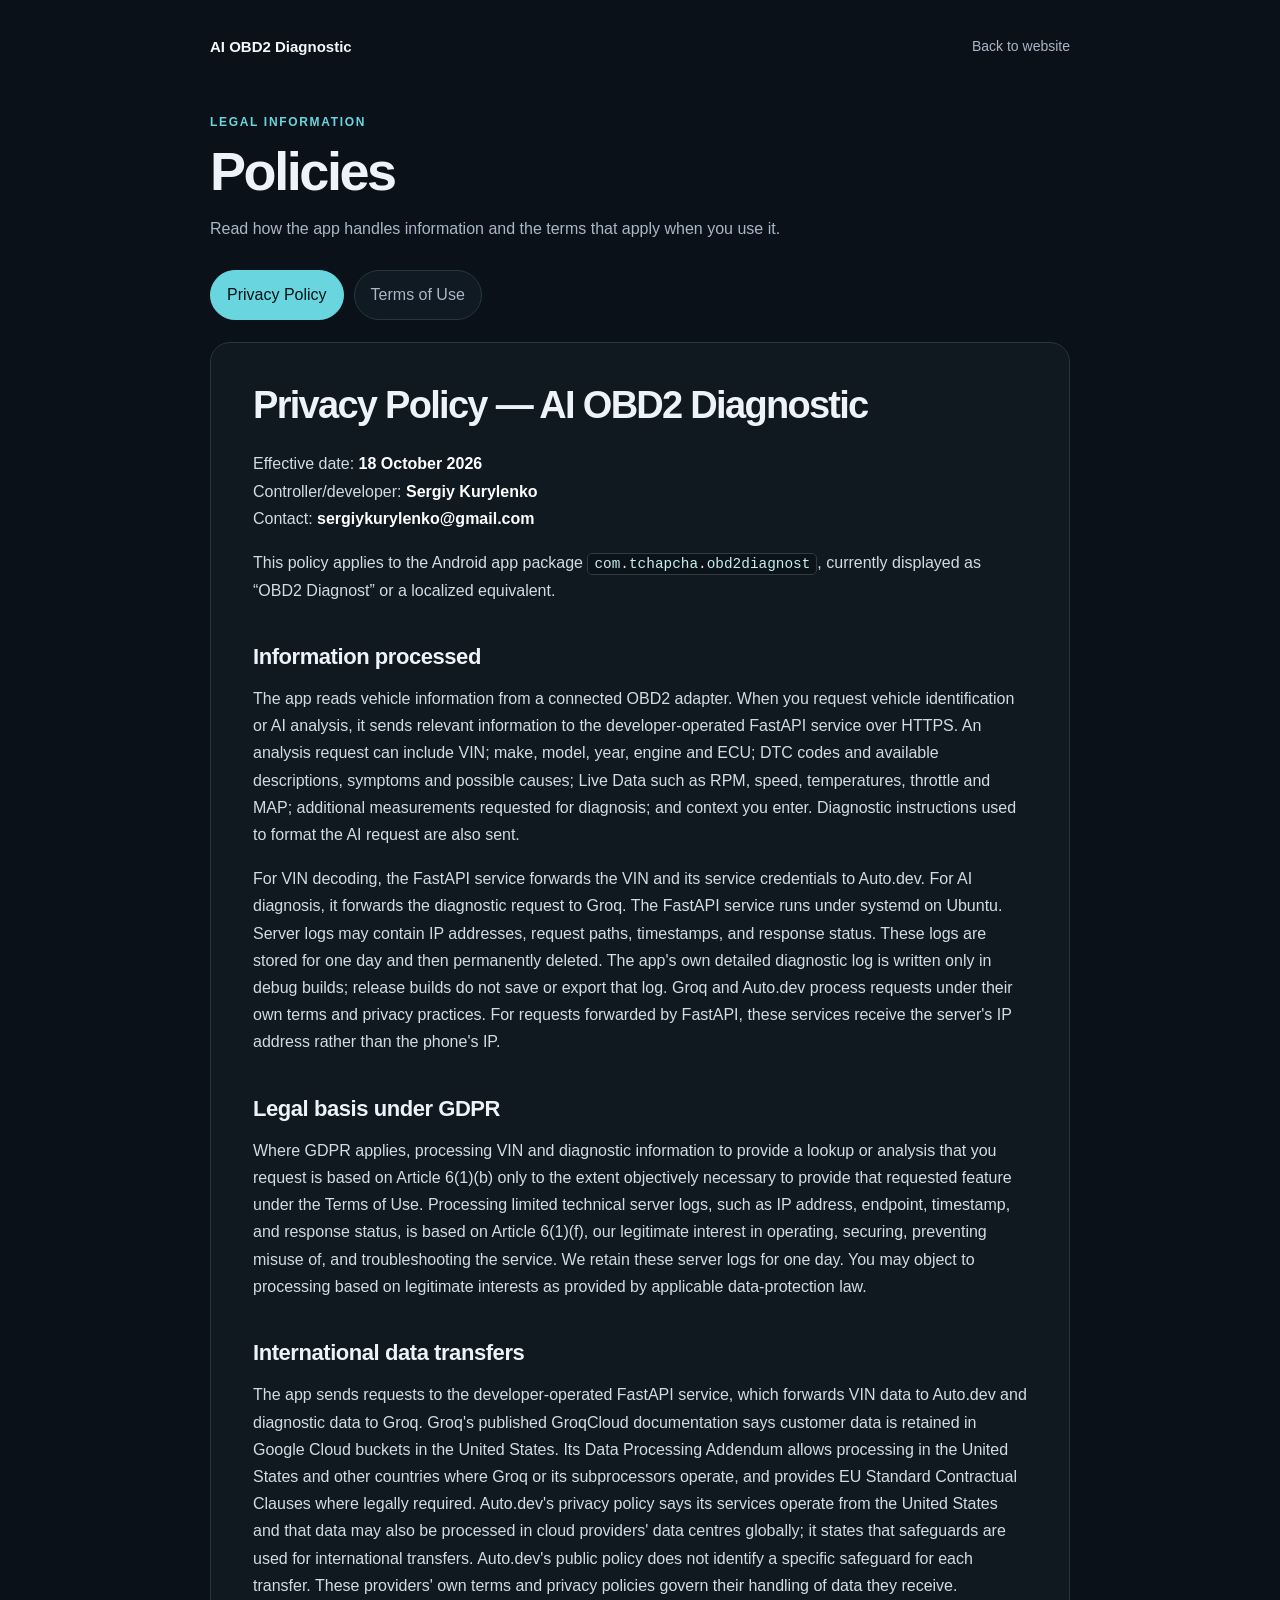
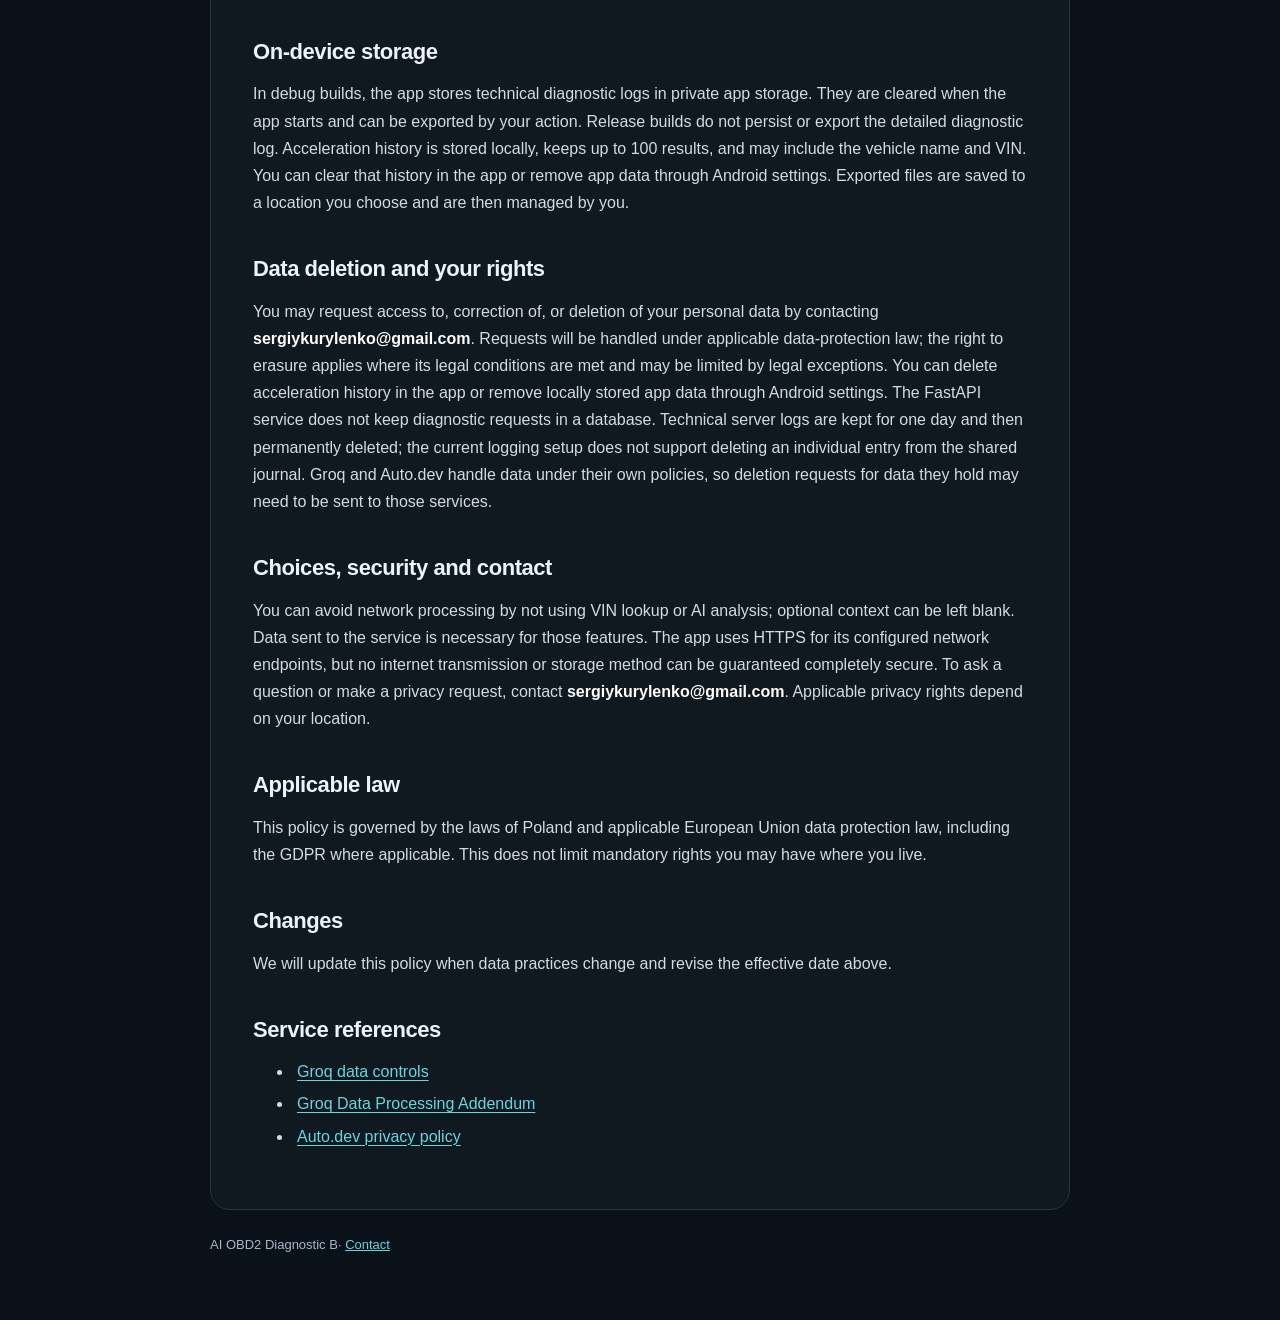
==== obd2/legal.html @ ac8d4f3b "Add files via upload" ====
<!doctype html>
<html lang="en">
<head>
  <meta charset="utf-8">
  <meta name="viewport" content="width=device-width, initial-scale=1">
  <link rel="icon" type="image/png" href="assets/icon/icon.png">
  <meta name="theme-color" content="#0b1118">
  <meta name="description" content="Privacy Policy and Terms of Use for AI OBD2 Diagnostic.">
  <title>Policies | AI OBD2 Diagnostic</title>
  <style>
    :root {
      color-scheme: dark;
      font-family: Inter, -apple-system, BlinkMacSystemFont, "Segoe UI", sans-serif;
      color: #edf3f8;
      background: #0b1118;
      font-synthesis: none;
      text-rendering: optimizeLegibility;
      --muted: #a8b7c7;
      --line: #263642;
      --accent: #69d6df;
    }
    * { box-sizing: border-box; }
    body { margin: 0; min-height: 100vh; line-height: 1.7; }
    a { color: var(--accent); }
    .page { width: min(860px, calc(100% - 36px)); margin: 0 auto; padding: 34px 0 64px; }
    .top { display: flex; align-items: center; justify-content: space-between; gap: 20px; margin-bottom: 52px; }
    .brand { color: #f5f8fb; font-size: 15px; font-weight: 700; text-decoration: none; }
    .back { color: var(--muted); font-size: 14px; text-decoration: none; }
    .back:hover, a:hover { color: #fff; }
    .eyebrow { margin: 0 0 10px; color: var(--accent); font-size: 12px; font-weight: 750; letter-spacing: .14em; text-transform: uppercase; }
    h1 { margin: 0; font-size: clamp(34px, 7vw, 54px); letter-spacing: -.045em; line-height: 1.1; }
    .intro { margin: 14px 0 28px; color: var(--muted); }
    .tabs { display: flex; flex-wrap: wrap; gap: 10px; margin: 0 0 22px; }
    .tab { padding: 10px 16px; border: 1px solid var(--line); border-radius: 999px; color: var(--muted); background: #101a23; font: inherit; cursor: pointer; transition: border-color .2s, color .2s, background .2s; }
    .tab:hover { border-color: #438d98; color: #fff; }
    .tab[aria-selected="true"] { border-color: var(--accent); color: #071116; background: var(--accent); }
    article { min-height: 300px; padding: clamp(22px, 5vw, 42px); border: 1px solid var(--line); border-radius: 20px; background: #101820; }
    article h1 { margin: 0 0 24px; font-size: clamp(27px, 5vw, 38px); }
    article h2 { margin: 34px 0 10px; font-size: 22px; letter-spacing: -.02em; }
    article h3 { margin: 26px 0 8px; font-size: 18px; }
    article p, article ul, article ol { margin: 0 0 17px; color: #d2dce5; }
    article li { margin: 5px 0; padding-left: 4px; }
    article strong { color: #fff; }
    article code { padding: 2px 6px; border: 1px solid #2c3b47; border-radius: 5px; color: #c9eef0; background: #0b1218; font-family: ui-monospace, SFMono-Regular, Consolas, monospace; font-size: .9em; }
    article a { text-decoration-thickness: 1px; text-underline-offset: 3px; }
    .status { color: var(--muted); }
    .status[hidden], article[hidden] { display: none; }
    footer { margin-top: 24px; color: var(--muted); font-size: 13px; }
    @media (max-width: 520px) { .page { padding-top: 22px; } .top { margin-bottom: 38px; } }
  </style>
</head>
<body>
  <div class="page">
    <header class="top">
      <a class="brand" href="index.html">AI OBD2 Diagnostic</a>
      <a class="back" href="index.html">Back to website</a>
    </header>
    <main>
      <p class="eyebrow">Legal information</p>
      <h1>Policies</h1>
      <p class="intro">Read how the app handles information and the terms that apply when you use it.</p>
      <nav class="tabs" aria-label="Select a document">
        <button class="tab" id="privacy-tab" type="button" role="tab" aria-controls="privacy-document">Privacy Policy</button>
        <button class="tab" id="terms-tab" type="button" role="tab" aria-controls="terms-document">Terms of Use</button>
      </nav>
      <p class="status" id="status" role="status">Loading documentвЂ¦</p>
      <article id="privacy-document" aria-labelledby="privacy-tab" hidden></article>
      <article id="terms-document" aria-labelledby="terms-tab" hidden></article>
    </main>
    <footer>AI OBD2 Diagnostic В· <a href="mailto:sergiykurylenko@gmail.com">Contact</a></footer>
  </div>
  <script>
    const documents = {
      privacy: { file: "privacy-policy.md", tab: "privacy-tab", panel: "privacy-document" },
      terms: { file: "terms-of-use.md", tab: "terms-tab", panel: "terms-document" }
    };

    function escapeHtml(value) {
      return value.replace(/[&<>"']/g, character => ({ "&": "&amp;", "<": "&lt;", ">": "&gt;", "\"": "&quot;", "'": "&#39;" })[character]);
    }

    function renderInline(value) {
      let html = escapeHtml(value);
      html = html.replace(/`([^`]+)`/g, "<code>$1</code>");
      html = html.replace(/\*\*(.+?)\*\*/g, "<strong>$1</strong>");
      html = html.replace(/\*([^*]+)\*/g, "<em>$1</em>");
      html = html.replace(/\[([^\]]+)\]\((https?:\/\/[^\s)]+|mailto:[^\s)]+)\)/g,
        '<a href="$2" target="_blank" rel="noopener noreferrer">$1</a>');
      return html;
    }

    function renderMarkdown(markdown) {
      const lines = markdown.replace(/\r/g, "").split("\n");
      const output = [];
      let paragraph = [];
      let listType = "";
      const closeList = () => {
        if (listType) output.push(`</${listType}>`);
        listType = "";
      };
      const flushParagraph = () => {
        if (paragraph.length) output.push(`<p>${paragraph.map(renderInline).join("<br>")}</p>`);
        paragraph = [];
      };

      for (const line of lines) {
        const heading = line.match(/^(#{1,3})\s+(.+)$/);
        const item = line.match(/^\s*[-*+]\s+(.+)$/);
        const numbered = line.match(/^\s*\d+\.\s+(.+)$/);
        if (heading) {
          flushParagraph(); closeList();
          const level = heading[1].length;
          const title = heading[2];
          const id = title.toLowerCase().replace(/[^a-z0-9]+/g, "-").replace(/^-|-$/g, "");
          output.push(`<h${level} id="${id}">${renderInline(title)}</h${level}>`);
        } else if (item || numbered) {
          flushParagraph();
          const nextType = item ? "ul" : "ol";
          if (listType !== nextType) { closeList(); output.push(`<${nextType}>`); listType = nextType; }
          output.push(`<li>${renderInline((item || numbered)[1])}</li>`);
        } else if (!line.trim()) {
          flushParagraph(); closeList();
        } else {
          closeList(); paragraph.push(line.trim());
        }
      }
      flushParagraph(); closeList();
      return output.join("\n");
    }

    async function showDocument(name) {
      const selected = documents[name] ? name : "privacy";
      const status = document.getElementById("status");
      for (const [key, documentInfo] of Object.entries(documents)) {
        const active = key === selected;
        document.getElementById(documentInfo.tab).setAttribute("aria-selected", String(active));
        document.getElementById(documentInfo.tab).setAttribute("tabindex", active ? "0" : "-1");
        document.getElementById(documentInfo.panel).hidden = !active;
      }
      const selectedInfo = documents[selected];
      const panel = document.getElementById(selectedInfo.panel);
      if (panel.dataset.loaded === "true") { status.hidden = true; return; }
      status.hidden = false;
      status.textContent = "Loading documentвЂ¦";
      try {
        const response = await fetch(selectedInfo.file);
        if (!response.ok) throw new Error(`HTTP ${response.status}`);
        panel.innerHTML = renderMarkdown(await response.text());
        panel.dataset.loaded = "true";
        status.hidden = true;
      } catch (error) {
        status.textContent = `Could not load ${selectedInfo.file}. Make sure the Markdown file is published beside this page.`;
      }
    }

    document.getElementById("privacy-tab").addEventListener("click", () => {
      history.replaceState(null, "", "#privacy-policy"); showDocument("privacy");
    });
    document.getElementById("terms-tab").addEventListener("click", () => {
      history.replaceState(null, "", "#terms-of-use"); showDocument("terms");
    });
    const initialDocument = location.hash === "#terms-of-use" ? "terms" : "privacy";
    showDocument(initialDocument);
  </script>
</body>
</html>
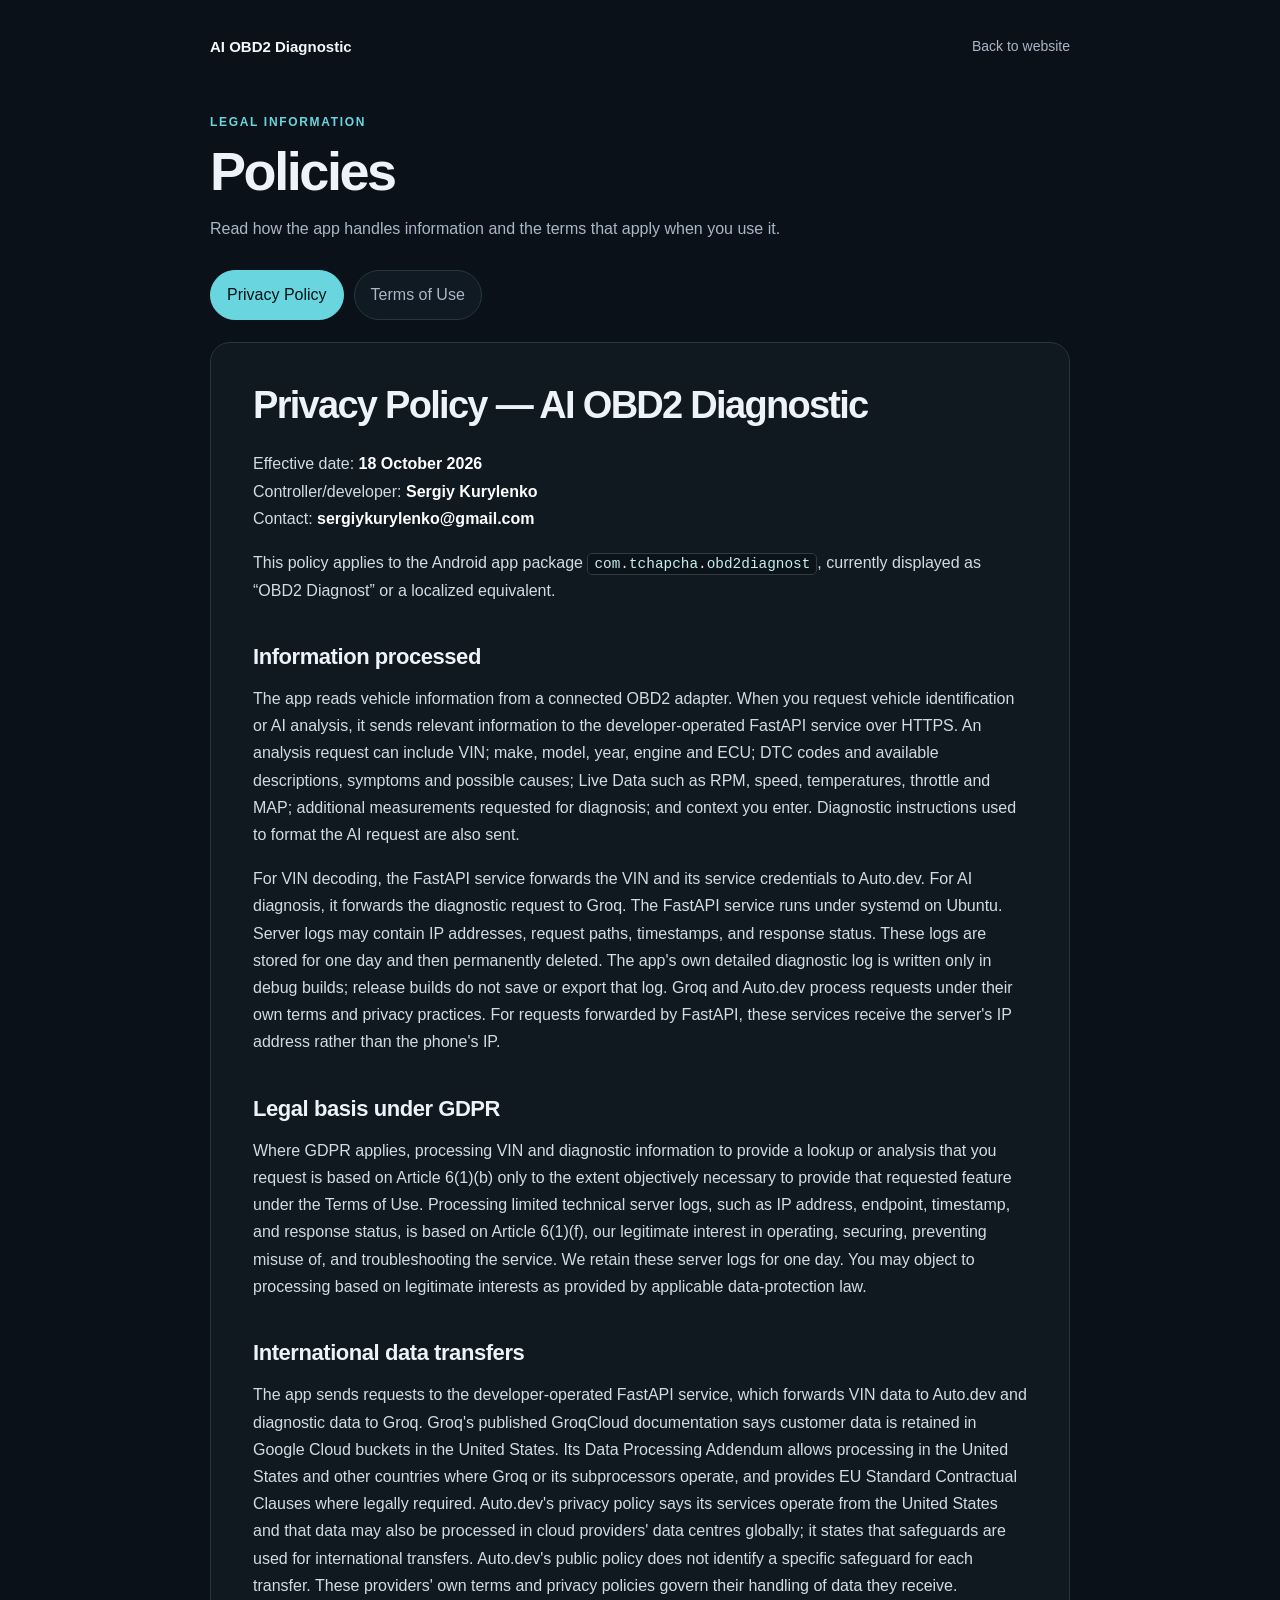
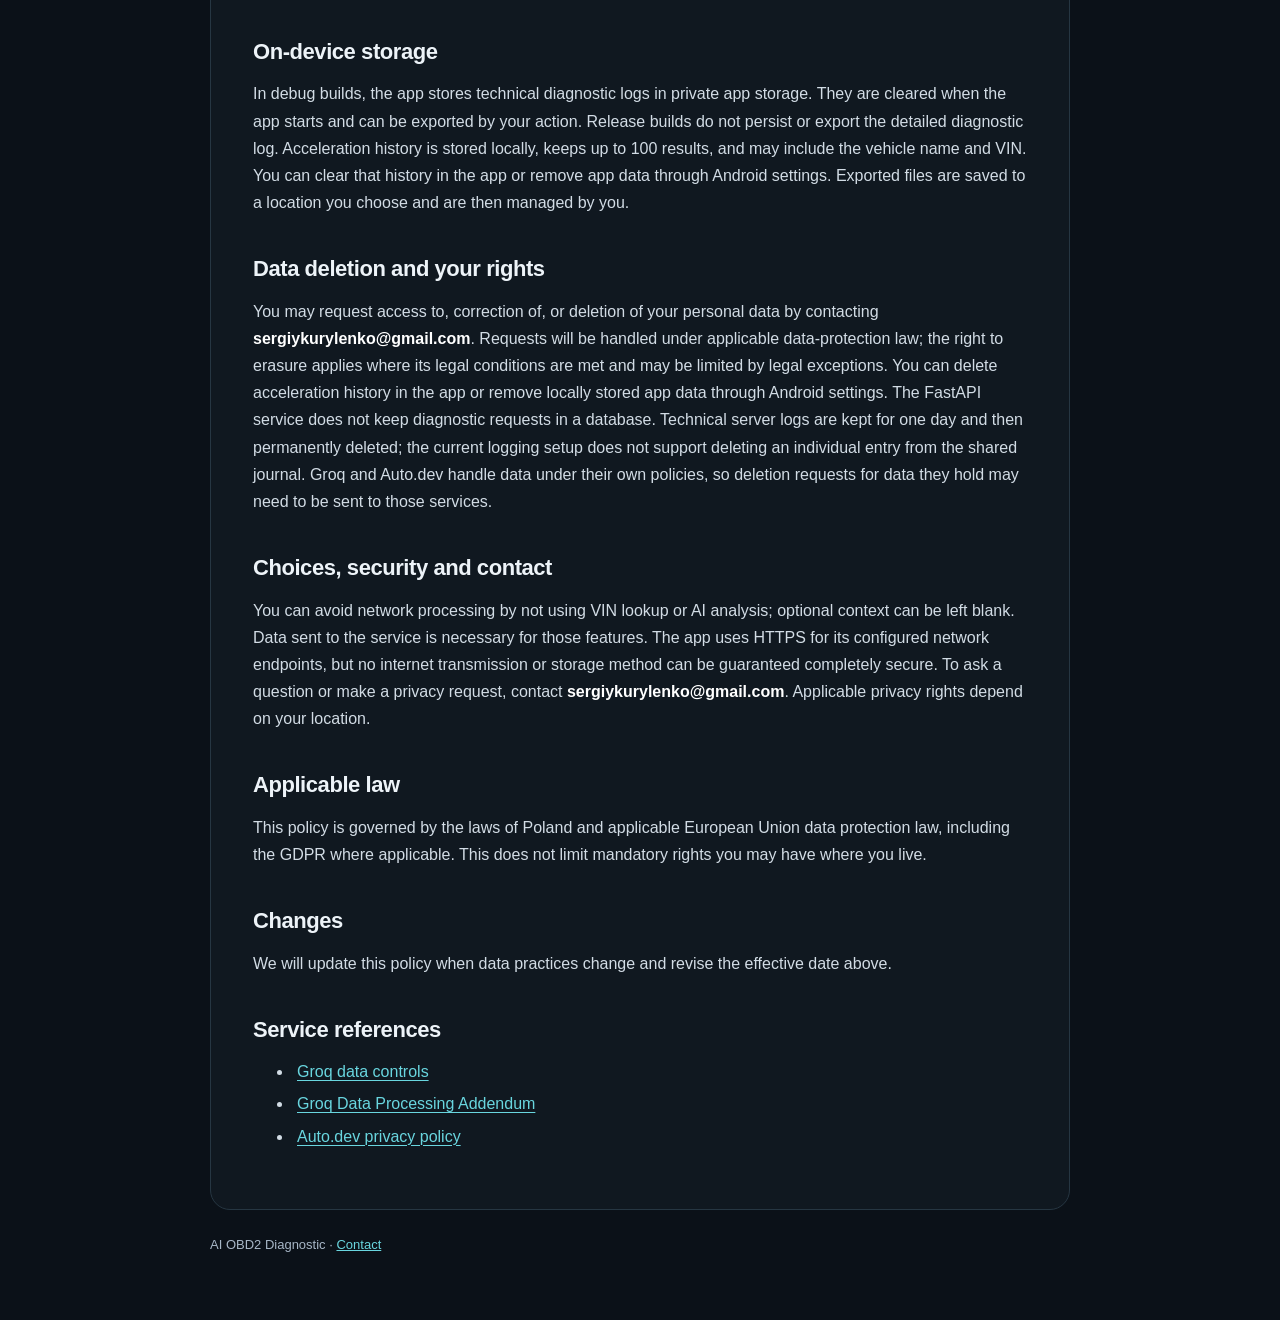
==== commit 11276f16: "Update legal.html" ====
--- a/obd2/legal.html
+++ b/obd2/legal.html
@@ -67,7 +67,7 @@
       <article id="privacy-document" aria-labelledby="privacy-tab" hidden></article>
       <article id="terms-document" aria-labelledby="terms-tab" hidden></article>
     </main>
-    <footer>AI OBD2 Diagnostic В· <a href="mailto:sergiykurylenko@gmail.com">Contact</a></footer>
+    <footer>AI OBD2 Diagnostic · <a href="mailto:sergiykurylenko@gmail.com">Contact</a></footer>
   </div>
   <script>
     const documents = {
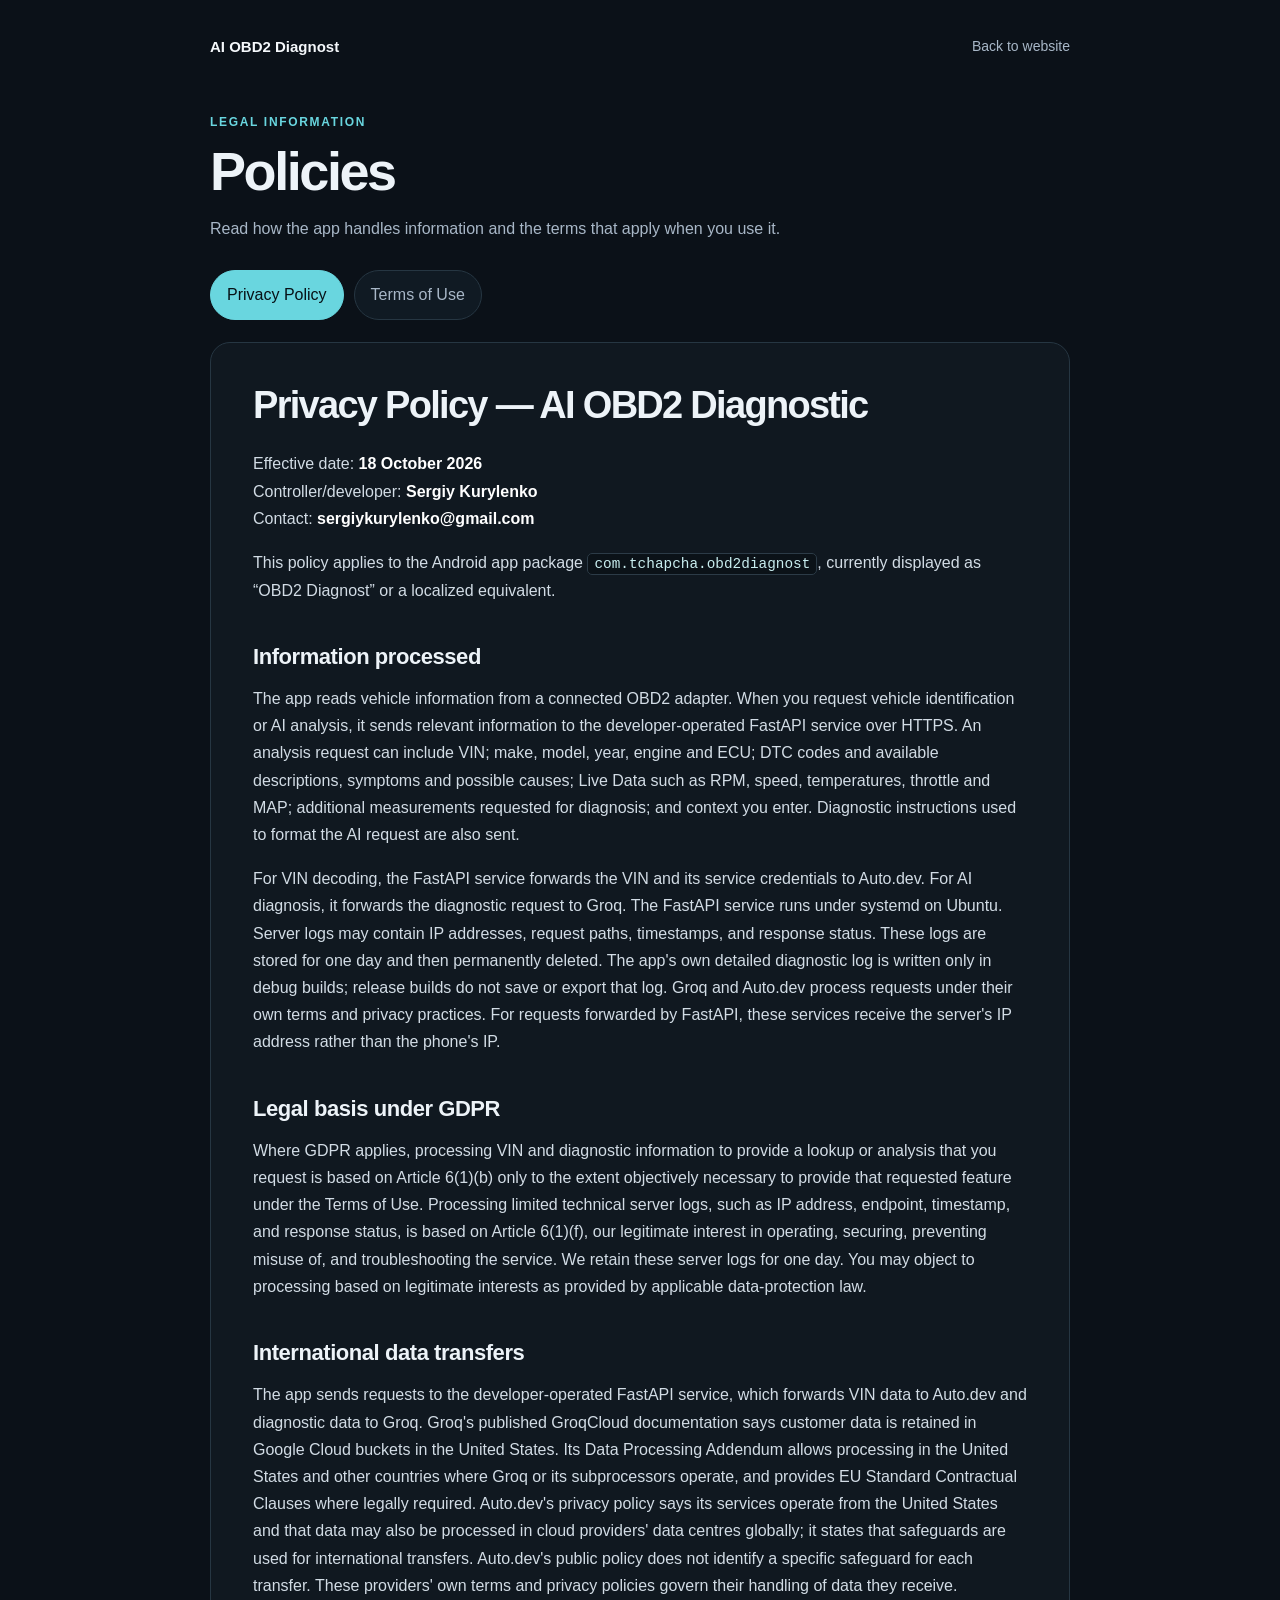
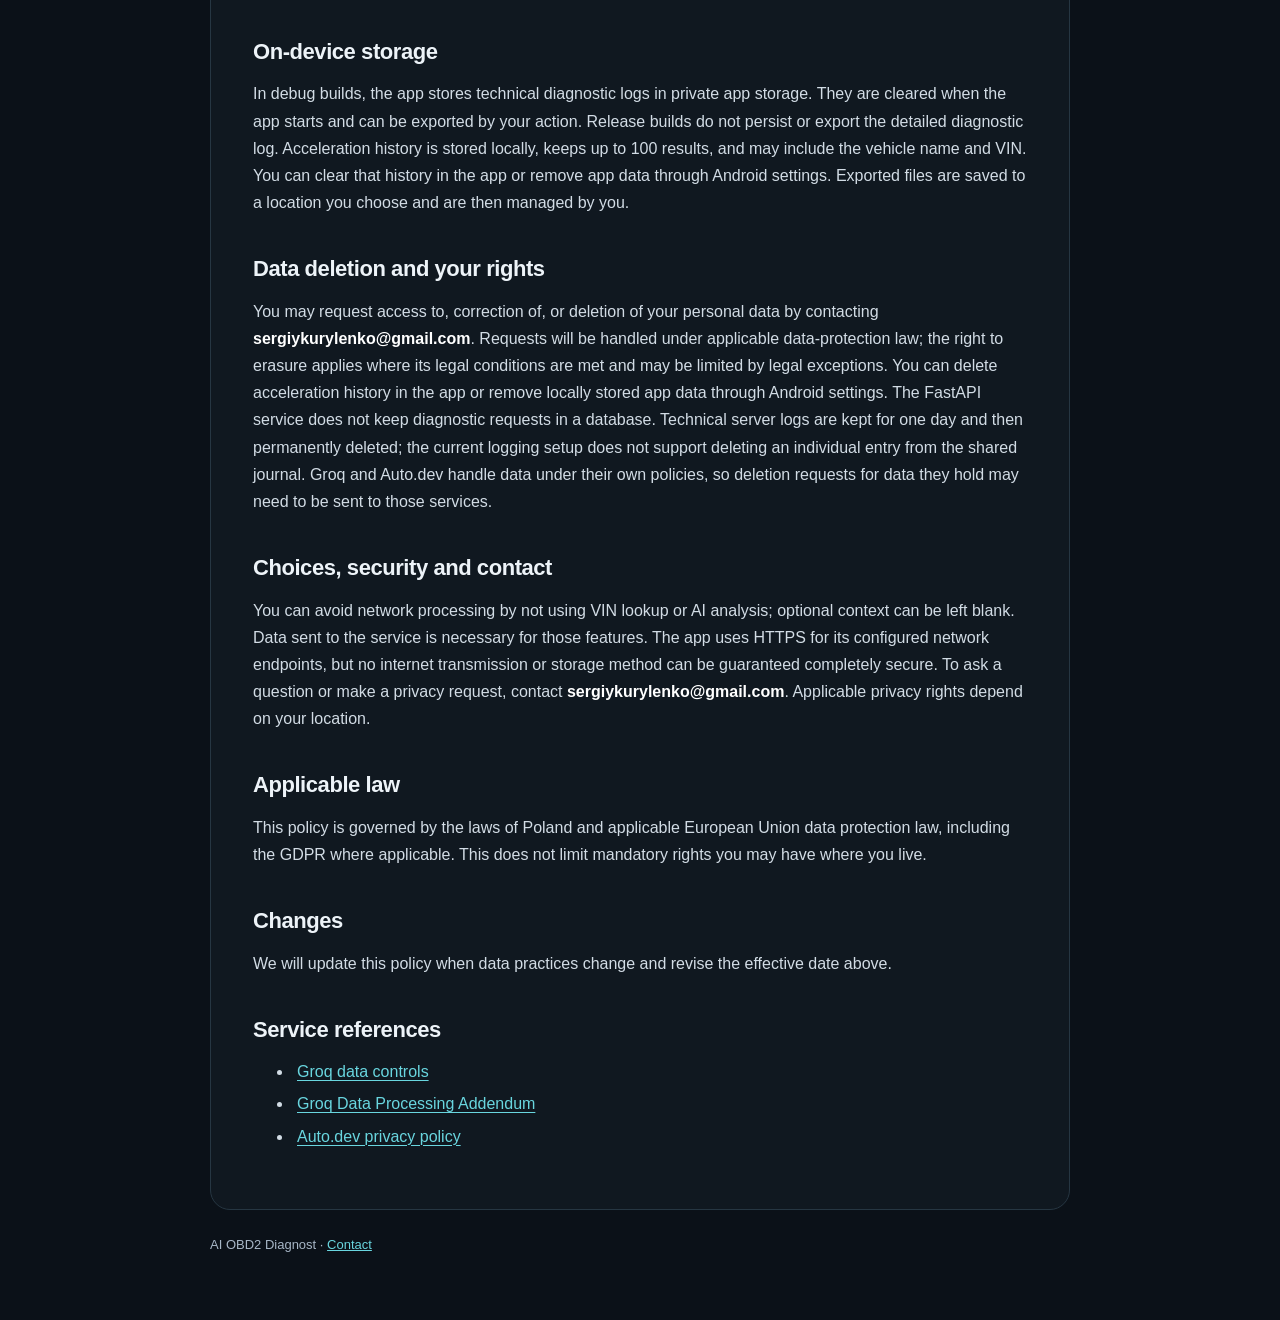
==== commit 86a95a80: "Update legal.html" ====
--- a/obd2/legal.html
+++ b/obd2/legal.html
@@ -5,8 +5,8 @@
   <meta name="viewport" content="width=device-width, initial-scale=1">
   <link rel="icon" type="image/png" href="assets/icon/icon.png">
   <meta name="theme-color" content="#0b1118">
-  <meta name="description" content="Privacy Policy and Terms of Use for AI OBD2 Diagnostic.">
-  <title>Policies | AI OBD2 Diagnostic</title>
+  <meta name="description" content="Privacy Policy and Terms of Use for AI OBD2 Diagnost.">
+  <title>Policies | AI OBD2 Diagnost</title>
   <style>
     :root {
       color-scheme: dark;
@@ -52,7 +52,7 @@
 <body>
   <div class="page">
     <header class="top">
-      <a class="brand" href="index.html">AI OBD2 Diagnostic</a>
+      <a class="brand" href="index.html">AI OBD2 Diagnost</a>
       <a class="back" href="index.html">Back to website</a>
     </header>
     <main>
@@ -67,7 +67,7 @@
       <article id="privacy-document" aria-labelledby="privacy-tab" hidden></article>
       <article id="terms-document" aria-labelledby="terms-tab" hidden></article>
     </main>
-    <footer>AI OBD2 Diagnostic · <a href="mailto:sergiykurylenko@gmail.com">Contact</a></footer>
+    <footer>AI OBD2 Diagnost · <a href="mailto:sergiykurylenko@gmail.com">Contact</a></footer>
   </div>
   <script>
     const documents = {
